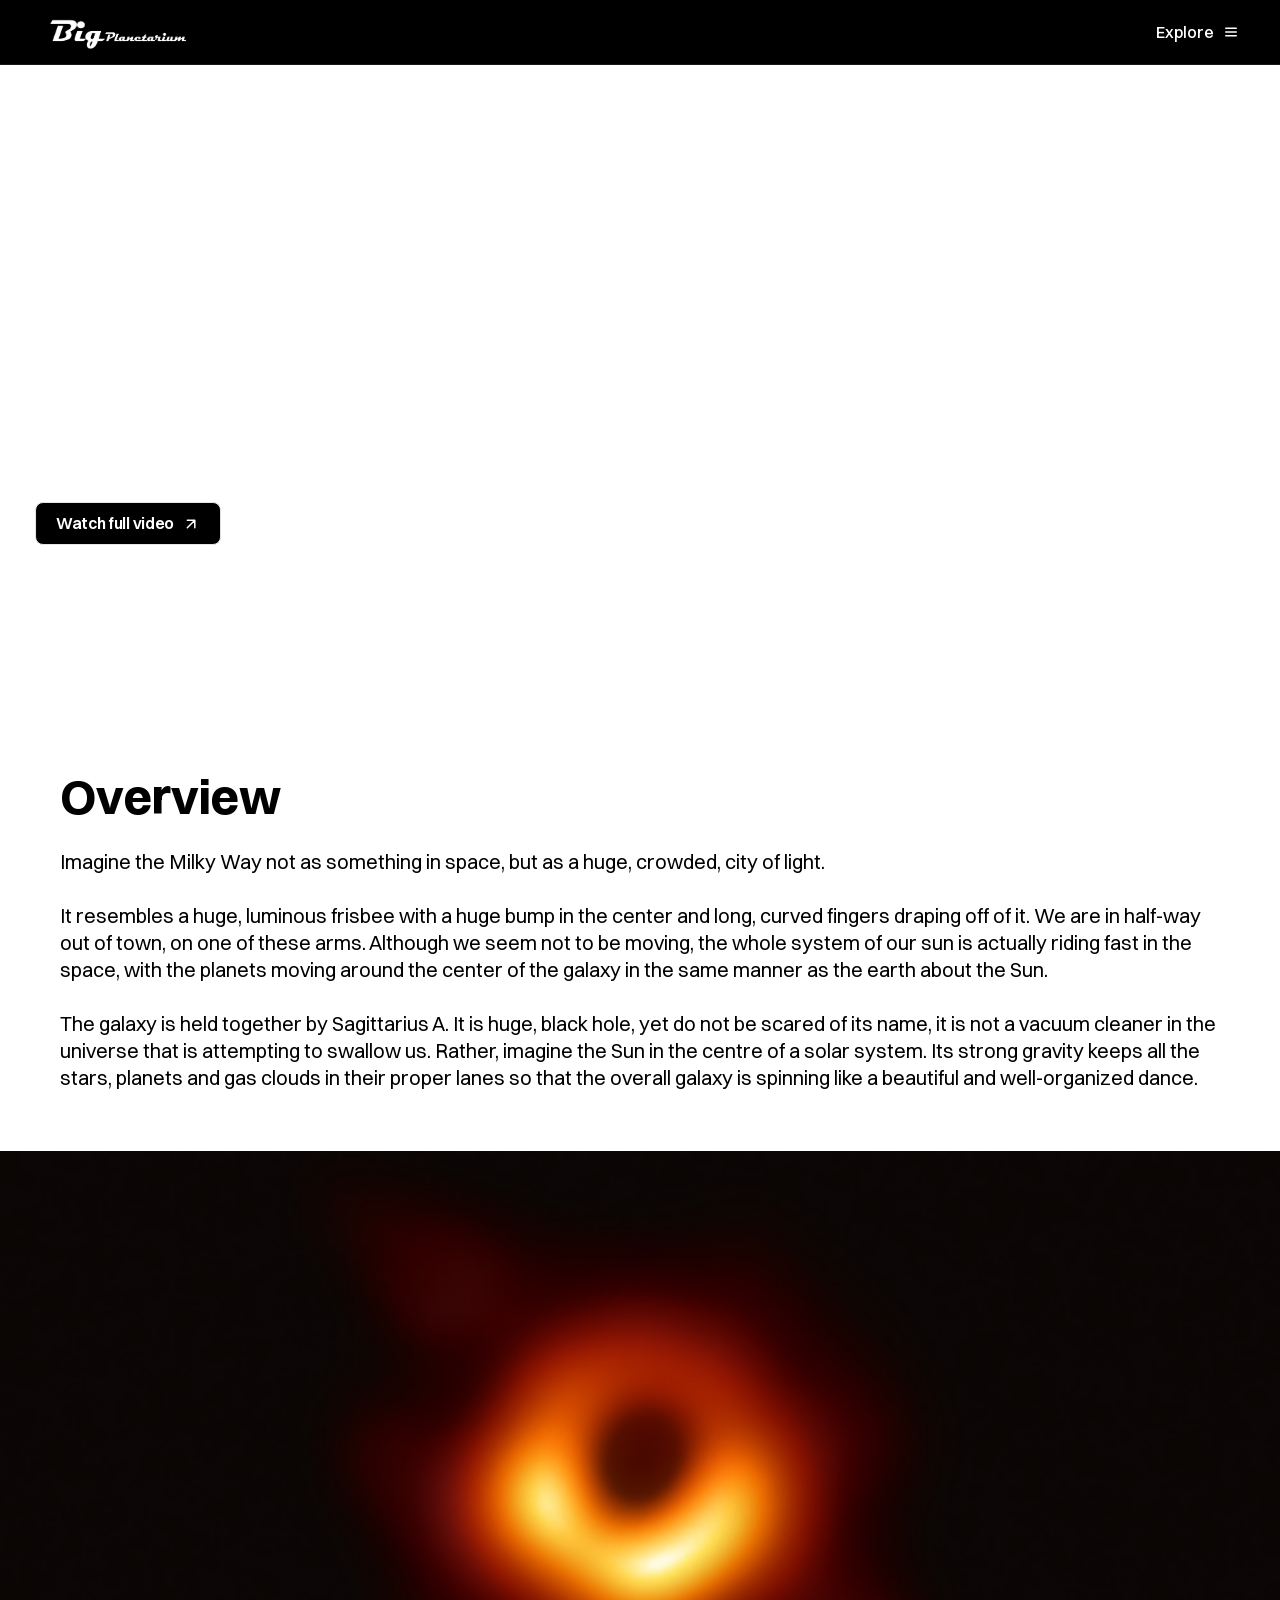
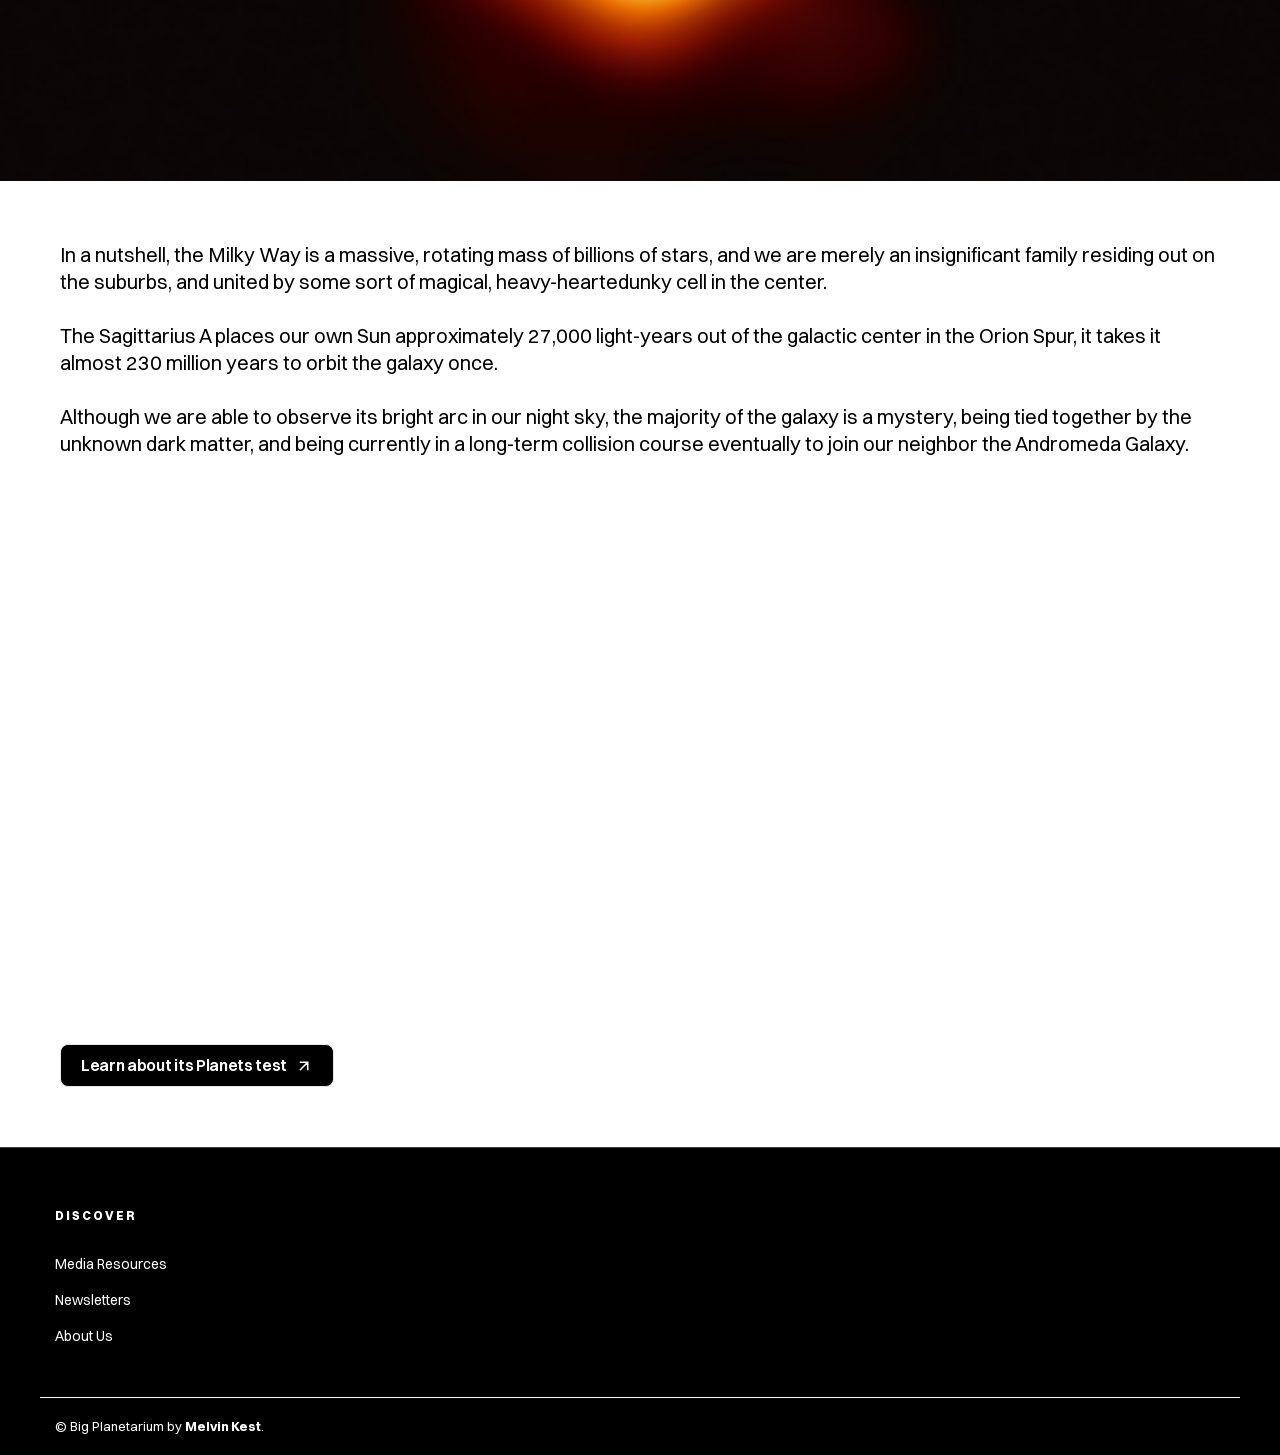
==== index.html @ 4b148b01 "Big Planetarium - Preview Add Switzer font family in multiple formats (woff2/woff/ttf/eot) and a swi" ====
<!DOCTYPE html>
<html lang="en">

<head>
    <meta charset="UTF-8">
    <meta name="viewport" content="width=device-width, initial-scale=1.0">
    <title>Milky Way: Our Home Galaxy</title>
    <link href="css/styles.css" rel="stylesheet">
    <link href="css/switzer.css" rel="stylesheet">
</head>

<body>

    <header class="navbar">
        <div class="logo">
            <img src="/images/big-planetarium.png" alt="Milky Way Logo">
        </div>
        <nav>
            <button id="exploreButton" class="explore-trigger"> Explore
                <svg class="external-icon"  viewBox="0 0 24 24" fill="none" xmlns="http://www.w3.org/2000/svg"><path d="M4 7a1 1 0 0 1 1-1h14a1 1 0 1 1 0 2H5a1 1 0 0 1-1-1zm0 5a1 1 0 0 1 1-1h14a1 1 0 1 1 0 2H5a1 1 0 0 1-1-1zm0 5a1 1 0 0 1 1-1h14a1 1 0 1 1 0 2H5a1 1 0 0 1-1-1z" fill="#ffffff"/></svg>
            </button>
        </nav>
    </header>

    <div id="exploreMenu" class="explore-overlay">
        <div class="overlay-content">
            <div class="grid-container">

                <div class="main-explore">
                    <a href="#" style="text-decoration: none;">
                        <div class="explore-item">
                            <div>
                                <h4>The Milky Way</h4>
                                <p>Learn about our home galaxy.</p>
                            </div>
                        </div>
                    </a>
                    <a href="#" style="text-decoration: none;">
                        <div class="explore-item">
                            <div>
                                <h4>The Solar System</h4>
                                <p>Learn about the planets around our Sun.</p>
                            </div>
                        </div>
                    </a>
                    <a href="#" style="text-decoration: none;">
                        <div class="explore-item">
                            <div>
                                <h4>The Universe</h4>
                                <p>Explore the vastness of space and learn about celestial objects.</p>
                            </div>
                        </div>
                    </a>
                    <a href="/pages/planet-earth.html" style="text-decoration: none;">
                        <div class="explore-item">
                            <div>
                                <h4>Earth</h4>
                                <p>Learn about our home planet.</p>
                            </div>
                        </div>
                    </a>
                </div>

                <div class="sidebar-lists">
                    <div class="list-column">
                        <h5>LEARN MORE</h5>
                        <ul>
                            <li>Planets</li>
                            <li>Stars</li>
                            <li>Galaxies</li>
                            <li>Universes</li>
                        </ul>
                    </div>
                </div>
            </div>
        </div>
    </div>

    <section class="hero-section">
        <video autoplay muted loop playsinline class="hero-video">
            <source src="/videos/milky-wayh.264.mp4" type="video/mp4">
            <source src="/videos/milky-wayvp9.webm" type="video/webm">
        </video>
        <div class="hero-text">
            <h1>13 Billion Years in the Making</h1>
            <p>Discover the wonders of our home galaxy, the Milky Way.<br>Explore its structure, stars, and mysteries.
            </p>
        </div>
        <a href="https://youtu.be/wEZBNsU4dMU?si=L4bV_VyM6AT9i9ul" target="_blank">
            <button class="watch-button">
                <span>Watch full video</span>
                <svg class="external-icon" viewBox="0 0 24 24" fill="none" xmlns="http://www.w3.org/2000/svg">
                    <path d="M7 17L17 7M17 7H7M17 7V17" stroke="currentColor" stroke-width="2" stroke-linecap="round"
                        stroke-linejoin="round" />
                </svg>
            </button>
        </a>
    </section>
    <div class="section-one">
        <section class="section-one-content">
            <h1 class="overview">
                Overview
            </h1>
            <p class="section-one-text">Imagine the Milky Way not as something in space, but as a huge, crowded, city of
                light.<br><br>

                It resembles a huge, luminous frisbee with a huge bump in the center and long, curved fingers draping
                off of it. We are in half-way out of town, on one of these arms. Although we seem not to be
                moving, the whole system of our sun is actually riding fast in the space, with the planets moving around
                the center of the galaxy in the same manner as the earth about the Sun.<br><br>

                The galaxy is held together by Sagittarius A. It is huge, black hole, yet do not be scared of its name,
                it is not a vacuum cleaner in the universe that is attempting to swallow us. Rather, imagine the
                Sun in the centre of a solar system. Its strong gravity keeps all
                the stars, planets and gas clouds in their proper lanes so that the overall galaxy is spinning like a
                beautiful and well-organized dance.

            </p>

            <img src="/images/sagittarius-aplus.jpg" class="sagittarius">
        </section>
    </div>

    <div class="section-two">
        <section class="section-two-content">
            <p class="section-two-text">In a nutshell, the Milky Way is a massive, rotating mass of billions of stars, and
                we are merely an
                insignificant family residing out on the suburbs, and united by some sort of magical, heavy-heartedunky
                cell in the center.<br><br>
                The Sagittarius A places our own Sun approximately 27,000 light-years out of the
                galactic center in the Orion
                Spur, it takes it almost 230 million years to orbit the galaxy once. <br><br>Although we are able to
                observe its bright
                arc in our night sky, the majority of the galaxy is a mystery, being tied together by the unknown dark
                matter, and
                being currently in a long-term collision course eventually to join our neighbor the Andromeda Galaxy.
            </p>
            <video autoplay muted loop playsinline class="section-two-video">
                <source src="/videos/milky-way-illustrationh.264.mp4" type="video/mp4">
                <source src="/videos/milky-way-illustrationvp9.webm" type="video/webm">
            </video>
            <a href="/pages/milky-way-planets.html" target="_blank" class="learn-more-link">
                <button class="learn-more-button">
                    <span>Learn about its Planets test</span>
                    <svg class="external-icon" viewBox="0 0 24 24" fill="none" xmlns="http://www.w3.org/2000/svg">
                        <path d="M7 17L17 7M17 7H7M17 7V17" stroke="currentColor" stroke-width="2"
                            stroke-linecap="round" stroke-linejoin="round" />
                    </svg>
                </button>
            </a>
        </section>
    </div>
    <script src="script.js"></script>
</body>

<footer class="planetarium-footer">
    <div class="footer-container">
        <div class="footer-column">
            <h3>DISCOVER</h3>
            <ul>
                <li><a href="#">Media Resources</a></li>
                <li><a href="#">Newsletters</a></li>
                <li><a href="#">About Us</a></li>
            </ul>
        </div>
    </div>

    <hr class="footer-divider">

    <div class="footer-bottom">
        <p>© Big Planetarium by <strong> Melvin Kest</strong>.</p>
    </div>
</footer>

</html>
---- css/styles.css ----
/* Universal Styling*/

* {
    font-family: 'Switzer-Variable', sans-serif;
    margin: 0;
    padding: 0;
    box-sizing: border-box;
}

.navbar {
    display: flex;
    justify-content: space-between;
    background: black;
    position: relative;
    padding: 0 40px;
    z-index: 1001;
    width: auto;
    height: 65px;
    align-items: center;
    position: fixed;
    top: 0;
    left: 0;
    width: 100%;
    border-bottom: 1px solid rgba(255, 255, 255, 0.1);
}

.logo img {
    display: flex;
    align-items: center;
    gap: 10px;
    width: auto;
    height: 36px;
}

nav a,
nav button {
    margin-left: 20px;
    text-decoration: none;
    color: #ffffff;
    font-weight: 500;
    background: none;
    border: none;
    cursor: pointer;
    font-size: 16px;
}

.explore-overlay {
    position: fixed;
    top: 65px;
    left: 0;
    width: 100%;
    height: 0;
    background: rgb(0, 0, 0);
    overflow: hidden;
    transition: height 0.3s ease-in-out;
    z-index: 1000;
    box-shadow: 0 10px 30px rgba(0, 0, 0, 0.1);
}

.explore-overlay.active {
    height: auto;
    max-height: 80vh;
    padding-bottom: 20px;
    overflow-y: auto;
}

.overlay-content {
    max-width: 1200px;
    margin: 40px auto;
    padding: 0 40px;
}

.grid-container {
    display: grid;
    grid-template-columns: 2fr 1fr;
    gap: 40px;
}

.main-explore {
    display: grid;
    grid-template-columns: 1fr 1fr;
    gap: 30px;
}

.explore-item {
    display: flex;
    align-items: flex-start;
    gap: 15px;
    padding: 10px;
}

.explore-item:hover {
    background: #2c2c2c;
    border-radius: 10px;
    transition: all 0.2s ease-in-out;
    cursor: pointer;
}

.explore-item h4 {
    margin: 0;
    font-size: 18px;
    color: white;
}

.explore-item p {
    margin: 5px 0 0;
    color: #bababa;
    font-size: 14px;
}

.explore-item i {
    font-size: 24px;
    padding: 10px;
    border-radius: 10px;
}

.sidebar-lists {
    display: flex;
    gap: 40px;
}

.list-column h5 {
    font-size: 12px;
    color: #ffffff;
    letter-spacing: 1px;
    margin-bottom: 15px;
}

.list-column ul {
    list-style: none;
    padding: 0;
    color: white;
}

.list-column li {
    margin-bottom: 10px;
    font-size: 14px;
    font-weight: 500;
    cursor: pointer;
}

.list-column li:hover {
    color: #5fad41;
}

.external-icon {
    width: 18px;
    height: 18px;
    flex-shrink: 0;
    display: block;
    transition: transform 0.2s ease;
}

.explore-trigger {
    display: inline-flex;
    align-items: center;
    gap: 8px;
    white-space: nowrap;
    transition: all 0.2s ease, background 0.3s ease;
}

.explore-trigger.active {
    color: white;
    background: rgba(255, 255, 255, 0.1);
    border-radius: 4px;
    padding: 5px 10px;
    margin-left: 10px;
}

.planetarium-footer {
    padding: 60px 40px 20px;
    background-color: #000000;
    color: #ffffff;
    border-top: 1px solid rgb(61, 61, 61);
}

.footer-container {
    display: grid;
    max-width: 1200px;
    margin: 0 15px;
    grid-template-columns: repeat(auto-fit, minmax(150px, 1fr)); /* Auto-wrap columns */
    gap: 30px;
}

.footer-column h3 {
    font-size: 12px;
    letter-spacing: 2px;
    color: #ffffff;
    margin-bottom: 25px;
    font-weight: 800;
}

.footer-column ul {
    list-style: none;
    padding: 0;
}

.footer-column ul li {
    margin-bottom: 5px;
}

.footer-column ul li a {
    text-decoration: none;
    color: #ffffff;
    font-size: 14px;
    transition: color 0.2s;
    padding: 6px 12px;
    margin-left: -12px;
    transition: background-color 0.2s ease, color 0.2s ease;
    border-radius: 8px;
    display: inline-block;
}

.footer-column ul li a:hover {
    background-color: #3b3b3b;
    color: #ffffff;
}

.footer-divider {
    border: 0;
    border-top: 1px solid #fafafa;
    margin: 40px 0 20px;
}

.footer-bottom {
    display: flex;
    justify-content: space-between;
    align-items: center;
    max-width: 1200px;
    margin: 0 15px;
    font-size: 13px;
}

@media (max-width: 768px) {
    .grid-container {
        grid-template-columns: 1fr;
        gap: 20px;
    }
    
    .main-explore {
        grid-template-columns: 1fr;
    }

    .navbar {
        padding: 0 20px;
    }

    .hero-text {
        top: 40%;
    }
    
    .watch-button {
        left: 50%;
        bottom: 20%;
    }

    .section-one-content h1{
        padding: 40px 20px; 
        font-size: 18px;
        line-height: 1.6;
    }

    .section-one-content p{
        padding: 40px 20px;
        font-size: 18px;
        line-height: 1.6;
    }

    .footer-bottom {
        flex-direction: column;
        text-align: center;
        gap: 10px;
    }
}

/* Milky Way: Our Home Galaxy Page*/

.watch-button {
    display: inline-flex;
    align-items: center;
    gap: 8px;
    padding: 10px 20px;
    font-size: 16px;
    font-weight: 600;
    letter-spacing: -0.02em;
    color: #ffffff;
    background-color: #000000;
    border: 1px solid #e6e6e6;
    border-radius: 8px;
    cursor: pointer;
    transition: all 0.2s cubic-bezier(0.4, 0, 0.2, 1);
    position: absolute;
    bottom: 180px;
    left: 10%;
    transform: translateX(-50%);
    z-index: 10;
}

.learn-more-button {
    display: inline-flex;
    align-items: center;
    gap: 8px;
    padding: 10px 20px;
    font-size: 16px;
    font-weight: 600;
    letter-spacing: -0.02em;
    color: #ffffff;
    background-color: #000000;
    border: 1px solid #e6e6e6;
    border-radius: 8px;
    cursor: pointer;
    transition: all 0.2s cubic-bezier(0.4, 0, 0.2, 1);
    position: absolute;
    bottom: 60px; /* Distance from the bottom of the video */
    left: 60px;   /* Distance from the left side to match your text padding */
    z-index: 10;
}

.watch-button:hover,
.learn-more-button:hover {
    background-color: #fafafa;
    border-color: #333333;
    color: #000000;
}

.hero-section {
    position: relative;
    text-align: center;
    color: rgb(255, 255, 255);
    margin-top: 65px;
    overflow: hidden;
}

.hero-video {
    width: 100%;
    filter: brightness(50%);
    display: block;
    height: 70vh;
    object-fit: cover;
    min-height: 660px;
}

.hero-text {
    position: absolute;
    top: 50%;
    transform: translate(-50%, -50%);
    padding: 20px;
    border-radius: 10px;
    z-index: 2;
    left: 48%;
    width: 90%;
    text-align: center;
}

.hero-text h1 {
    font-size: clamp(28px, 8vw, 48px);
    margin-bottom: 20px;
    text-align: left;
}

.hero-text p {
    font-size: 20px;
    line-height: 1.5;
    text-align: left;
}

.section-one-content {
    width: 100%;
    align-items: center;
    margin-bottom: 0;
    gap: 0;
    font-size: clamp(28px, 8vw, 48px);
}

.section-one-content p {
    position: relative;
    width: 100%;
    padding-left: 60px;
    padding-right: 60px;
    padding-top: 20px;
    padding-bottom: 60px;
    margin: 0;
    text-align: left;
    color: #000000;
    font-size: 20px;
}

.section-one-content h1 {
    font-size: 48px;
    padding-left: 60px;
    padding-top: 40px;
}

.sagittarius {
    object-fit: cover;
    display: block;
    padding: 0;
    width: 100%;
    height: 70vh;
    min-height: 400px;
}

.section-two {
    overflow: hidden;
    width: 100%;
    background-color: #ffffff;
}

.section-two-video {
    display: block;
    width: 100%;
    height: 70vh;
    min-height: 400px;
    object-fit: cover;
}

.section-two-text {
    width: 100%;
    padding: 60px;
    color: #000000;
    font-size: 20px;
}

.section-two-content {
    width: 100%;
    min-height: 500px;
    align-items: center;
    margin: 0;
    padding: 0;
    position: relative;
}

/* Milky Way: Planets Page*/

.hero-image{
    filter: brightness(25%);
    display: block;
    width: 100%;
    height: 70vh;
    min-height: 400px;
    object-fit: cover;
}

.p2hero-text{
    position: absolute;
    top: 50%;
    left: 35%;
    transform: translate(-50%, -50%);
    padding: 20px;
    border-radius: 10px;
    z-index: 2;
}

.p2hero-section{
    position: relative;
    text-align: center;
    color: rgb(255, 255, 255);
    margin-top: 65px;
    overflow: hidden;
}

.p2hero-text h1 {
    font-size: 48px;
    margin-bottom: 20px;
    text-align: left;
}

.p2hero-text p {
    font-size: 20px;
    line-height: 1.5;
    text-align: left;
}

.mini-section p{
    font-size: 20px;
    line-height: 1.5;
    text-align: left;
    margin-left: 4%;
    margin-top: 1%;
    margin-bottom: 4%;
}

.mini-section h1{
    font-size: clamp(28px, 8vw, 48px);
    margin-bottom: 20px;
    text-align: left;
    margin-left: 4%;
    margin-top: 4%;
}
---- css/switzer.css ----
/**
 * @license
 *
 * Font Family: Switzer
 * Designed by: Jérémie Hornus
 * URL: https://www.fontshare.com/fonts/switzer
 * © 2022 Indian Type Foundry
 *
 * Font Styles:
 * Switzer Variable(Variable font)
 * Switzer Variable Italic(Variable font)
 * Switzer Thin
 * Switzer Thin Italic
 * Switzer Extralight
 * Switzer Extralight Italic
 * Switzer Light
 * Switzer Light Italic
 * Switzer Regular
 * Switzer Italic
 * Switzer Medium
 * Switzer Medium Italic
 * Switzer Semibold
 * Switzer Semibold Italic
 * Switzer Bold
 * Switzer Bold Italic
 * Switzer Extrabold         
 * Switzer Extrabold Italic
 * Switzer Black
 * Switzer Black Italic
 *
*/


/**
* This is a variable font
* You can controll variable axes as shown below:
* font-variation-settings: 'wght' 400.0;
*
* available axes:

* 'wght' (range from 100.0 to 900.0)

*/

@font-face {
  font-family: 'Switzer-Variable';
  src: url('Switzer-Variable.woff2') format('woff2'),
       url('Switzer-Variable.woff') format('woff'),
       url('Switzer-Variable.ttf') format('truetype');
       font-weight: 100 900;
       font-display: swap;
       font-style: normal;
}


/**
* This is a variable font
* You can controll variable axes as shown below:
* font-variation-settings: 'wght' 400.0;
*
* available axes:

* 'wght' (range from 100.0 to 900.0)

*/

@font-face {
  font-family: 'Switzer-VariableItalic';
  src: url('Switzer-VariableItalic.woff2') format('woff2'),
       url('Switzer-VariableItalic.woff') format('woff'),
       url('Switzer-VariableItalic.ttf') format('truetype');
       font-weight: 100 900;
       font-display: swap;
       font-style: italic;
}


@font-face {
  font-family: 'Switzer-Thin';
  src: url('Switzer-Thin.woff2') format('woff2'),
       url('Switzer-Thin.woff') format('woff'),
       url('Switzer-Thin.ttf') format('truetype');
       font-weight: 100;
       font-display: swap;
       font-style: normal;
}


@font-face {
  font-family: 'Switzer-ThinItalic';
  src: url('Switzer-ThinItalic.woff2') format('woff2'),
       url('Switzer-ThinItalic.woff') format('woff'),
       url('Switzer-ThinItalic.ttf') format('truetype');
       font-weight: 100;
       font-display: swap;
       font-style: italic;
}


@font-face {
  font-family: 'Switzer-Extralight';
  src: url('Switzer-Extralight.woff2') format('woff2'),
       url('Switzer-Extralight.woff') format('woff'),
       url('Switzer-Extralight.ttf') format('truetype');
       font-weight: 200;
       font-display: swap;
       font-style: normal;
}


@font-face {
  font-family: 'Switzer-ExtralightItalic';
  src: url('Switzer-ExtralightItalic.woff2') format('woff2'),
       url('Switzer-ExtralightItalic.woff') format('woff'),
       url('Switzer-ExtralightItalic.ttf') format('truetype');
       font-weight: 200;
       font-display: swap;
       font-style: italic;
}


@font-face {
  font-family: 'Switzer-Light';
  src: url('Switzer-Light.woff2') format('woff2'),
       url('Switzer-Light.woff') format('woff'),
       url('Switzer-Light.ttf') format('truetype');
       font-weight: 300;
       font-display: swap;
       font-style: normal;
}


@font-face {
  font-family: 'Switzer-LightItalic';
  src: url('Switzer-LightItalic.woff2') format('woff2'),
       url('Switzer-LightItalic.woff') format('woff'),
       url('Switzer-LightItalic.ttf') format('truetype');
       font-weight: 300;
       font-display: swap;
       font-style: italic;
}


@font-face {
  font-family: 'Switzer-Regular';
  src: url('Switzer-Regular.woff2') format('woff2'),
       url('Switzer-Regular.woff') format('woff'),
       url('Switzer-Regular.ttf') format('truetype');
       font-weight: 400;
       font-display: swap;
       font-style: normal;
}


@font-face {
  font-family: 'Switzer-Italic';
  src: url('Switzer-Italic.woff2') format('woff2'),
       url('Switzer-Italic.woff') format('woff'),
       url('Switzer-Italic.ttf') format('truetype');
       font-weight: 400;
       font-display: swap;
       font-style: italic;
}


@font-face {
  font-family: 'Switzer-Medium';
  src: url('Switzer-Medium.woff2') format('woff2'),
       url('Switzer-Medium.woff') format('woff'),
       url('Switzer-Medium.ttf') format('truetype');
       font-weight: 500;
       font-display: swap;
       font-style: normal;
}


@font-face {
  font-family: 'Switzer-MediumItalic';
  src: url('Switzer-MediumItalic.woff2') format('woff2'),
       url('Switzer-MediumItalic.woff') format('woff'),
       url('Switzer-MediumItalic.ttf') format('truetype');
       font-weight: 500;
       font-display: swap;
       font-style: italic;
}


@font-face {
  font-family: 'Switzer-Semibold';
  src: url('Switzer-Semibold.woff2') format('woff2'),
       url('Switzer-Semibold.woff') format('woff'),
       url('Switzer-Semibold.ttf') format('truetype');
       font-weight: 600;
       font-display: swap;
       font-style: normal;
}


@font-face {
  font-family: 'Switzer-SemiboldItalic';
  src: url('Switzer-SemiboldItalic.woff2') format('woff2'),
       url('Switzer-SemiboldItalic.woff') format('woff'),
       url('Switzer-SemiboldItalic.ttf') format('truetype');
       font-weight: 600;
       font-display: swap;
       font-style: italic;
}


@font-face {
  font-family: 'Switzer-Bold';
  src: url('Switzer-Bold.woff2') format('woff2'),
       url('Switzer-Bold.woff') format('woff'),
       url('Switzer-Bold.ttf') format('truetype');
       font-weight: 700;
       font-display: swap;
       font-style: normal;
}


@font-face {
  font-family: 'Switzer-BoldItalic';
  src: url('Switzer-BoldItalic.woff2') format('woff2'),
       url('Switzer-BoldItalic.woff') format('woff'),
       url('Switzer-BoldItalic.ttf') format('truetype');
       font-weight: 700;
       font-display: swap;
       font-style: italic;
}


@font-face {
  font-family: 'Switzer-Extrabold';
  src: url('Switzer-Extrabold.woff2') format('woff2'),
       url('Switzer-Extrabold.woff') format('woff'),
       url('Switzer-Extrabold.ttf') format('truetype');
       font-weight: 800;
       font-display: swap;
       font-style: normal;
}


@font-face {
  font-family: 'Switzer-ExtraboldItalic';
  src: url('Switzer-ExtraboldItalic.woff2') format('woff2'),
       url('Switzer-ExtraboldItalic.woff') format('woff'),
       url('Switzer-ExtraboldItalic.ttf') format('truetype');
       font-weight: 800;
       font-display: swap;
       font-style: italic;
}


@font-face {
  font-family: 'Switzer-Black';
  src: url('Switzer-Black.woff2') format('woff2'),
       url('Switzer-Black.woff') format('woff'),
       url('Switzer-Black.ttf') format('truetype');
       font-weight: 900;
       font-display: swap;
       font-style: normal;
}


@font-face {
  font-family: 'Switzer-BlackItalic';
  src: url('Switzer-BlackItalic.woff2') format('woff2'),
       url('Switzer-BlackItalic.woff') format('woff'),
       url('Switzer-BlackItalic.ttf') format('truetype');
       font-weight: 900;
       font-display: swap;
       font-style: italic;
}
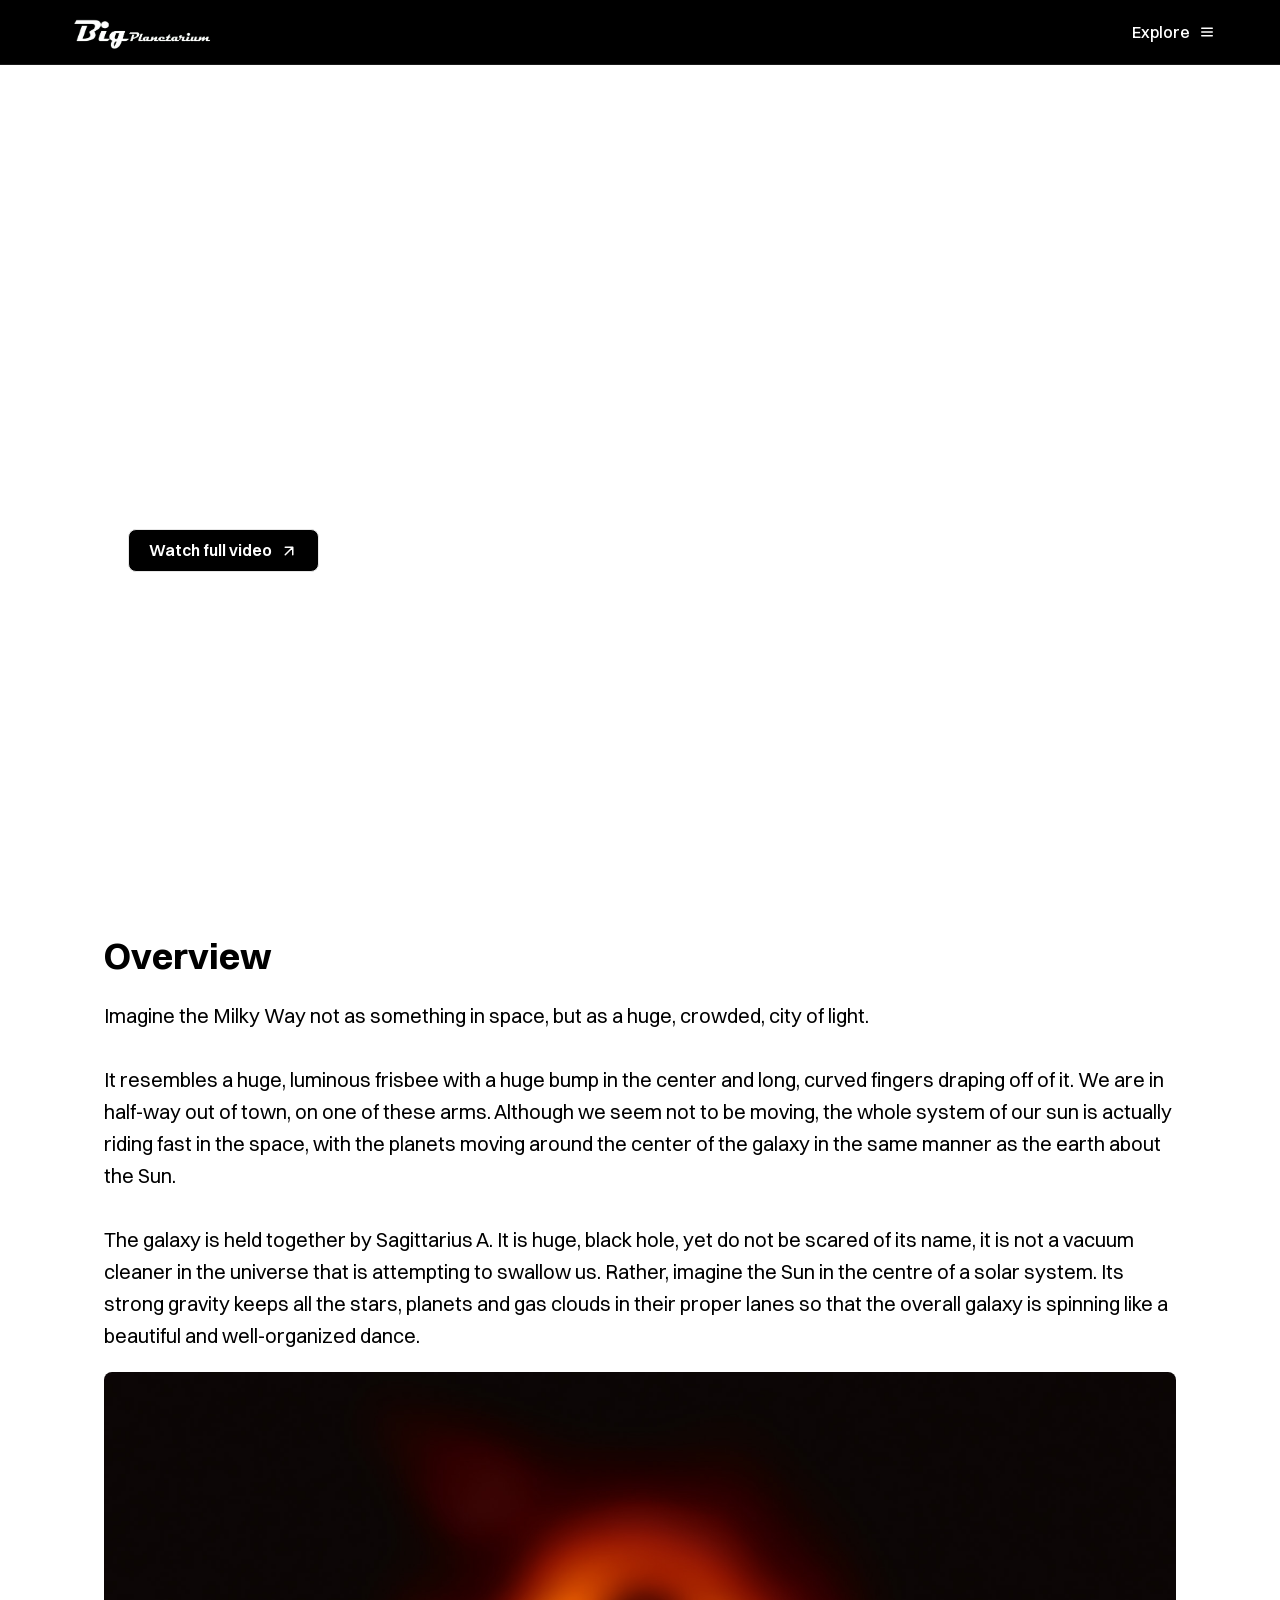
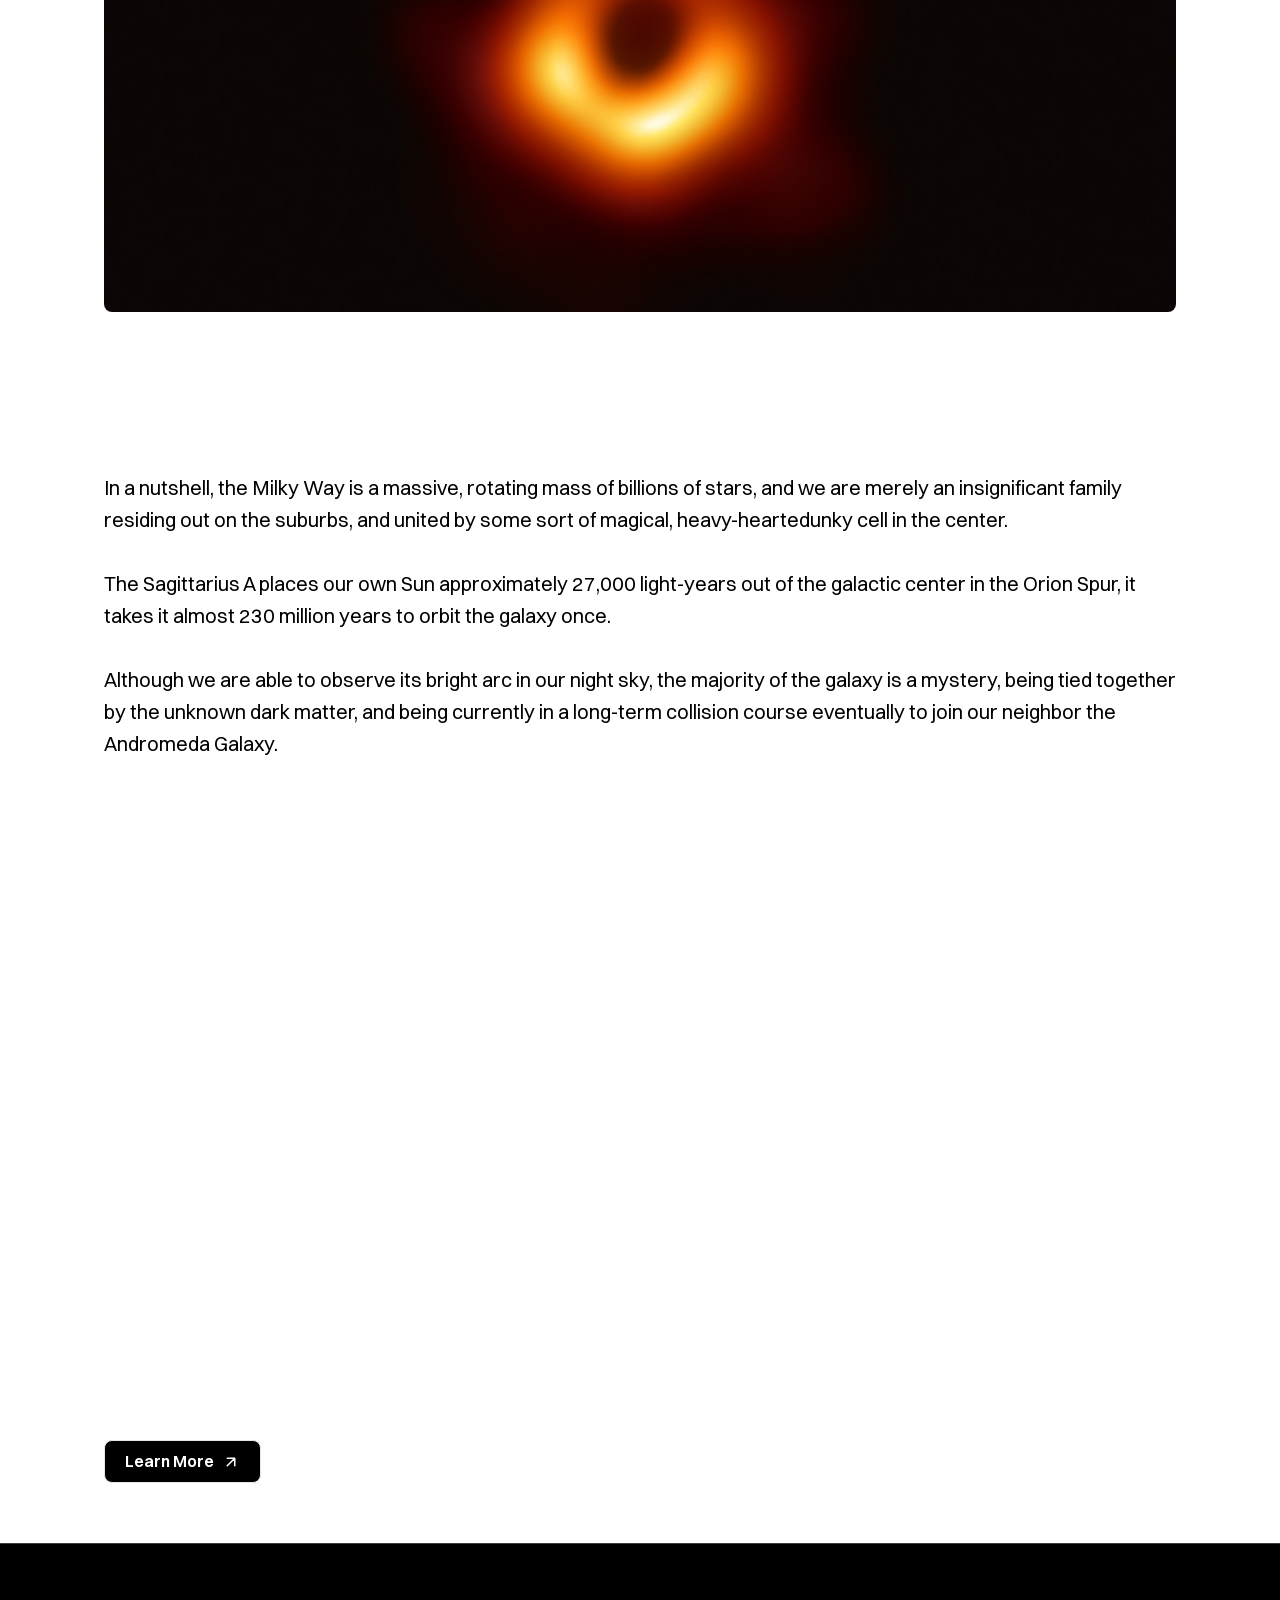
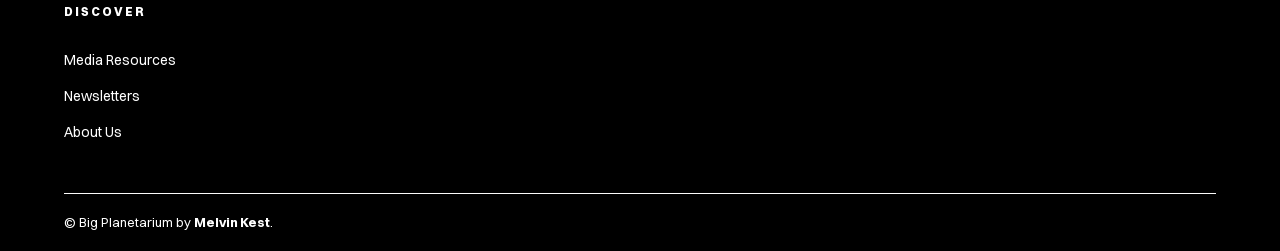
==== commit e94a760f: "Revamp styles, add media assets, and update pages Refactor CSS for layout and responsiveness (fixed " ====
--- a/index.html
+++ b/index.html
@@ -86,7 +86,7 @@
             <p>Discover the wonders of our home galaxy, the Milky Way.<br>Explore its structure, stars, and mysteries.
             </p>
         </div>
-        <a href="https://youtu.be/wEZBNsU4dMU?si=L4bV_VyM6AT9i9ul" target="_blank">
+        <a href="https://youtu.be/wEZBNsU4dMU?si=L4bV_VyM6AT9i9ul">
             <button class="watch-button">
                 <span>Watch full video</span>
                 <svg class="external-icon" viewBox="0 0 24 24" fill="none" xmlns="http://www.w3.org/2000/svg">
@@ -123,7 +123,7 @@
 
     <div class="section-two">
         <section class="section-two-content">
-            <p class="section-two-text">In a nutshell, the Milky Way is a massive, rotating mass of billions of stars, and
+            <p class="section-two-text" style="padding-bottom: 60px; padding-top: 60px;">In a nutshell, the Milky Way is a massive, rotating mass of billions of stars, and
                 we are merely an
                 insignificant family residing out on the suburbs, and united by some sort of magical, heavy-heartedunky
                 cell in the center.<br><br>
@@ -139,9 +139,9 @@
                 <source src="/videos/milky-way-illustrationh.264.mp4" type="video/mp4">
                 <source src="/videos/milky-way-illustrationvp9.webm" type="video/webm">
             </video>
-            <a href="/pages/milky-way-planets.html" target="_blank" class="learn-more-link">
+            <a href="/pages/milky-way-planets.html" class="learn-more-link">
                 <button class="learn-more-button">
-                    <span>Learn about its Planets test</span>
+                    <span>Learn More</span>
                     <svg class="external-icon" viewBox="0 0 24 24" fill="none" xmlns="http://www.w3.org/2000/svg">
                         <path d="M7 17L17 7M17 7H7M17 7V17" stroke="currentColor" stroke-width="2"
                             stroke-linecap="round" stroke-linejoin="round" />
--- a/css/styles.css
+++ b/css/styles.css
@@ -1,5 +1,3 @@
-/* Universal Styling*/
-
 * {
     font-family: 'Switzer-Variable', sans-serif;
     margin: 0;
@@ -7,17 +5,19 @@
     box-sizing: border-box;
 }
 
+body {
+    overflow-x: hidden;
+}
+
 .navbar {
     display: flex;
     justify-content: space-between;
     background: black;
-    position: relative;
-    padding: 0 40px;
+    position: fixed;
+    padding: 0 5%;
     z-index: 1001;
-    width: auto;
     height: 65px;
     align-items: center;
-    position: fixed;
     top: 0;
     left: 0;
     width: 100%;
@@ -49,17 +49,16 @@
     top: 65px;
     left: 0;
     width: 100%;
-    height: 0;
+    max-height: 0;
     background: rgb(0, 0, 0);
     overflow: hidden;
-    transition: height 0.3s ease-in-out;
+    transition: max-height 0.3s ease-in-out;
     z-index: 1000;
     box-shadow: 0 10px 30px rgba(0, 0, 0, 0.1);
 }
 
 .explore-overlay.active {
-    height: auto;
-    max-height: 80vh;
+    max-height: 400px;
     padding-bottom: 20px;
     overflow-y: auto;
 }
@@ -67,7 +66,7 @@
 .overlay-content {
     max-width: 1200px;
     margin: 40px auto;
-    padding: 0 40px;
+    padding: 0 5%;
 }
 
 .grid-container {
@@ -106,12 +105,6 @@
     margin: 5px 0 0;
     color: #bababa;
     font-size: 14px;
-}
-
-.explore-item i {
-    font-size: 24px;
-    padding: 10px;
-    border-radius: 10px;
 }
 
 .sidebar-lists {
@@ -168,7 +161,7 @@
 }
 
 .planetarium-footer {
-    padding: 60px 40px 20px;
+    padding: 60px 5% 20px;
     background-color: #000000;
     color: #ffffff;
     border-top: 1px solid rgb(61, 61, 61);
@@ -177,8 +170,8 @@
 .footer-container {
     display: grid;
     max-width: 1200px;
-    margin: 0 15px;
-    grid-template-columns: repeat(auto-fit, minmax(150px, 1fr)); /* Auto-wrap columns */
+    margin: 0 auto;
+    grid-template-columns: repeat(auto-fit, minmax(150px, 1fr));
     gap: 30px;
 }
 
@@ -203,7 +196,6 @@
     text-decoration: none;
     color: #ffffff;
     font-size: 14px;
-    transition: color 0.2s;
     padding: 6px 12px;
     margin-left: -12px;
     transition: background-color 0.2s ease, color 0.2s ease;
@@ -227,10 +219,281 @@
     justify-content: space-between;
     align-items: center;
     max-width: 1200px;
-    margin: 0 15px;
+    margin: 0 auto;
     font-size: 13px;
 }
 
+.watch-button,
+.learn-more-button,
+.learn-more-p2 {
+    display: inline-flex;
+    align-items: center;
+    gap: 8px;
+    padding: 10px 20px;
+    font-size: 16px;
+    font-weight: 600;
+    color: #ffffff;
+    background-color: #000000;
+    border: 1px solid #e6e6e6;
+    border-radius: 8px;
+    cursor: pointer;
+    transition: all 0.2s cubic-bezier(0.4, 0, 0.2, 1);
+    position: relative; 
+    margin-top: 20px;
+    margin-bottom: 20px;
+    z-index: 10;
+}
+
+.watch-button:hover,
+.learn-more-button:hover,
+.learn-more-p2:hover {
+    background-color: #fafafa;
+    border-color: #333333;
+    color: #000000;
+}
+.hero-section > a,
+.learn-more-link {
+    position: relative;
+    z-index: 10;
+    display: inline-block;
+}
+
+.hero-section {
+    position: relative;
+    color: rgb(255, 255, 255);
+    margin-top: 65px;
+    overflow: hidden;
+    display: flex;
+    flex-direction: column;
+    align-items: flex-start;
+    justify-content: center;
+    padding-left: 10%; 
+    padding-right: 5%;
+    height: 92vh;
+    min-height: 500px;
+}
+
+.hero-video {
+    position: absolute;
+    top: 0;
+    left: 0;
+    width: 100%;
+    height: 100%;
+    filter: brightness(50%);
+    object-fit: cover;
+    z-index: 1;
+}
+
+.hero-text {
+    position: relative;
+    z-index: 2;
+    width: 100%;
+    max-width: 800px;
+    text-align: left;
+}
+
+.hero-text h1 {
+    font-size: clamp(32px, 6vw, 48px);
+    margin-bottom: 20px;
+    text-align: left;
+}
+
+.hero-text p {
+    font-size: clamp(16px, 3vw, 20px);
+    line-height: 1.5;
+    text-align: left;
+}
+
+.section-one-content {
+    width: 100%;
+    max-width: 1200px;
+    margin: 0 auto;
+    padding: 40px 5%;
+}
+
+.overview,
+.overview-two,
+.overview-three,
+.overview-four {
+    font-size: clamp(28px, 5vw, 36px);
+    margin-bottom: 20px;
+}
+
+.section-one-text,
+.section-two-text {
+    width: 100%;
+    color: #000000;
+    font-size: clamp(16px, 2.5vw, 20px);
+    line-height: 1.6;
+    margin-bottom: 20px;
+}
+
+.sagittarius,
+.section-two-video,
+.section-two-img {
+    width: 100%;
+    height: 60vh;
+    min-height: 350px;
+    object-fit: cover;
+    display: block;
+    margin-top: 20px;
+    margin-bottom: 20px;
+    border-radius: 8px;
+}
+
+.section-two {
+    width: 100%;
+    background-color: #ffffff;
+}
+
+.section-two-content {
+    width: 100%;
+    max-width: 1200px;
+    margin: 0 auto;
+    padding: 40px 5%;
+    position: relative;
+    display: flex;
+    flex-direction: column;
+    align-items: flex-start;
+}
+
+.p2hero-section {
+    position: relative;
+    color: rgb(255, 255, 255);
+    margin-top: 65px;
+    overflow: hidden;
+    height: 70vh;
+    min-height: 500px;
+    display: flex;
+    flex-direction: column;
+    align-items: flex-start;
+    justify-content: center;
+    padding-left: 10%;
+    padding-right: 5%;
+}
+
+.hero-image {
+    position: absolute;
+    top: 0;
+    left: 0;
+    width: 100%;
+    height: 100%;
+    filter: brightness(25%);
+    object-fit: cover;
+    z-index: 1;
+}
+
+.p2hero-text {
+    position: relative;
+    z-index: 2;
+    width: 100%;
+    max-width: 900px;
+    text-align: left;
+}
+
+.p2hero-text h1 {
+    font-size: clamp(28px, 6vw, 48px);
+    margin-bottom: 20px;
+    text-align: left;
+}
+
+.p2hero-text p {
+    font-size: clamp(16px, 3vw, 20px);
+    line-height: 1.6;
+    text-align: left;
+}
+
+.mini-section {
+    width: 100%;
+    max-width: 1200px;
+    margin: 0 auto;
+    padding: 60px 5%;
+    text-align: left;
+    color: #000000;
+}
+
+.mini-section h1 {
+    font-size: clamp(28px, 5vw, 48px);
+    margin-bottom: 20px;
+}
+
+.mini-section p {
+    font-size: clamp(16px, 2.5vw, 20px);
+    line-height: 1.6;
+}
+
+.p2section-one,
+.p2section-two,
+.p2section-three,
+.p2section-four,
+.p2section-five,
+.p2section-six {
+    position: relative;
+    min-height: 70vh;
+    width: 100%;
+    overflow: hidden;
+    background-color: #000;
+    padding: 40px 10%;
+    display: flex;
+    flex-direction: column;
+    align-items: flex-start;
+    justify-content: center;
+}
+
+.p2section-one-content,
+.p2section-two-content,
+.p2section-three-content,
+.p2section-four-content,
+.p2section-five-content,
+.p2section-six-content {
+    position: relative;
+    z-index: 2;
+    width: 100%;
+    max-width: 800px;
+    margin: 0;
+}
+
+.p2section-one-content h1,
+.p2section-two-content h1,
+.p2section-three-content h1,
+.p2section-four-content h1,
+.p2section-five-content h1,
+.p2section-six-content h1 {
+    color: #ffffff;
+    font-size: clamp(28px, 5vw, 48px);
+    margin-bottom: 20px;
+    text-align: left;
+}
+
+.p2section-one-content p,
+.p2section-two-content p,
+.p2section-three-content p,
+.p2section-four-content p,
+.p2section-five-content p,
+.p2section-six-content p {
+    color: #ffffff;
+    font-size: clamp(16px, 2.5vw, 20px);
+    line-height: 1.6;
+    text-align: left;
+}
+
+.earth,
+.jupiter,
+.saturn,
+.proxima,
+.cancri,
+.hd189733b {
+    position: absolute;
+    top: 0;
+    left: 0;
+    width: 100%;
+    height: 100%;
+    object-fit: cover;
+    filter: brightness(25%);
+    z-index: 1;
+}
+
+/* Media Queries */
 @media (max-width: 768px) {
     .grid-container {
         grid-template-columns: 1fr;
@@ -241,250 +504,16 @@
         grid-template-columns: 1fr;
     }
 
-    .navbar {
-        padding: 0 20px;
-    }
-
-    .hero-text {
-        top: 40%;
-    }
-    
-    .watch-button {
-        left: 50%;
-        bottom: 20%;
-    }
-
-    .section-one-content h1{
-        padding: 40px 20px; 
-        font-size: 18px;
-        line-height: 1.6;
-    }
-
-    .section-one-content p{
-        padding: 40px 20px;
-        font-size: 18px;
-        line-height: 1.6;
-    }
-
     .footer-bottom {
         flex-direction: column;
         text-align: center;
         gap: 10px;
     }
-}
-
-/* Milky Way: Our Home Galaxy Page*/
-
-.watch-button {
-    display: inline-flex;
-    align-items: center;
-    gap: 8px;
-    padding: 10px 20px;
-    font-size: 16px;
-    font-weight: 600;
-    letter-spacing: -0.02em;
-    color: #ffffff;
-    background-color: #000000;
-    border: 1px solid #e6e6e6;
-    border-radius: 8px;
-    cursor: pointer;
-    transition: all 0.2s cubic-bezier(0.4, 0, 0.2, 1);
-    position: absolute;
-    bottom: 180px;
-    left: 10%;
-    transform: translateX(-50%);
-    z-index: 10;
-}
-
-.learn-more-button {
-    display: inline-flex;
-    align-items: center;
-    gap: 8px;
-    padding: 10px 20px;
-    font-size: 16px;
-    font-weight: 600;
-    letter-spacing: -0.02em;
-    color: #ffffff;
-    background-color: #000000;
-    border: 1px solid #e6e6e6;
-    border-radius: 8px;
-    cursor: pointer;
-    transition: all 0.2s cubic-bezier(0.4, 0, 0.2, 1);
-    position: absolute;
-    bottom: 60px; /* Distance from the bottom of the video */
-    left: 60px;   /* Distance from the left side to match your text padding */
-    z-index: 10;
-}
-
-.watch-button:hover,
-.learn-more-button:hover {
-    background-color: #fafafa;
-    border-color: #333333;
-    color: #000000;
-}
-
-.hero-section {
-    position: relative;
-    text-align: center;
-    color: rgb(255, 255, 255);
-    margin-top: 65px;
-    overflow: hidden;
-}
-
-.hero-video {
-    width: 100%;
-    filter: brightness(50%);
-    display: block;
-    height: 70vh;
-    object-fit: cover;
-    min-height: 660px;
-}
-
-.hero-text {
-    position: absolute;
-    top: 50%;
-    transform: translate(-50%, -50%);
-    padding: 20px;
-    border-radius: 10px;
-    z-index: 2;
-    left: 48%;
-    width: 90%;
-    text-align: center;
-}
-
-.hero-text h1 {
-    font-size: clamp(28px, 8vw, 48px);
-    margin-bottom: 20px;
-    text-align: left;
-}
-
-.hero-text p {
-    font-size: 20px;
-    line-height: 1.5;
-    text-align: left;
-}
-
-.section-one-content {
-    width: 100%;
-    align-items: center;
-    margin-bottom: 0;
-    gap: 0;
-    font-size: clamp(28px, 8vw, 48px);
-}
-
-.section-one-content p {
-    position: relative;
-    width: 100%;
-    padding-left: 60px;
-    padding-right: 60px;
-    padding-top: 20px;
-    padding-bottom: 60px;
-    margin: 0;
-    text-align: left;
-    color: #000000;
-    font-size: 20px;
-}
-
-.section-one-content h1 {
-    font-size: 48px;
-    padding-left: 60px;
-    padding-top: 40px;
-}
-
-.sagittarius {
-    object-fit: cover;
-    display: block;
-    padding: 0;
-    width: 100%;
-    height: 70vh;
-    min-height: 400px;
-}
-
-.section-two {
-    overflow: hidden;
-    width: 100%;
-    background-color: #ffffff;
-}
-
-.section-two-video {
-    display: block;
-    width: 100%;
-    height: 70vh;
-    min-height: 400px;
-    object-fit: cover;
-}
-
-.section-two-text {
-    width: 100%;
-    padding: 60px;
-    color: #000000;
-    font-size: 20px;
-}
-
-.section-two-content {
-    width: 100%;
-    min-height: 500px;
-    align-items: center;
-    margin: 0;
-    padding: 0;
-    position: relative;
-}
-
-/* Milky Way: Planets Page*/
-
-.hero-image{
-    filter: brightness(25%);
-    display: block;
-    width: 100%;
-    height: 70vh;
-    min-height: 400px;
-    object-fit: cover;
-}
-
-.p2hero-text{
-    position: absolute;
-    top: 50%;
-    left: 35%;
-    transform: translate(-50%, -50%);
-    padding: 20px;
-    border-radius: 10px;
-    z-index: 2;
-}
-
-.p2hero-section{
-    position: relative;
-    text-align: center;
-    color: rgb(255, 255, 255);
-    margin-top: 65px;
-    overflow: hidden;
-}
-
-.p2hero-text h1 {
-    font-size: 48px;
-    margin-bottom: 20px;
-    text-align: left;
-}
-
-.p2hero-text p {
-    font-size: 20px;
-    line-height: 1.5;
-    text-align: left;
-}
-
-.mini-section p{
-    font-size: 20px;
-    line-height: 1.5;
-    text-align: left;
-    margin-left: 4%;
-    margin-top: 1%;
-    margin-bottom: 4%;
-}
-
-.mini-section h1{
-    font-size: clamp(28px, 8vw, 48px);
-    margin-bottom: 20px;
-    text-align: left;
-    margin-left: 4%;
-    margin-top: 4%;
-}
-
+    
+    .hero-section, .p2hero-section,
+    .p2section-one, .p2section-two, .p2section-three,
+    .p2section-four, .p2section-five, .p2section-six {
+        padding-left: 5%;
+        padding-right: 5%;
+    }
+}
